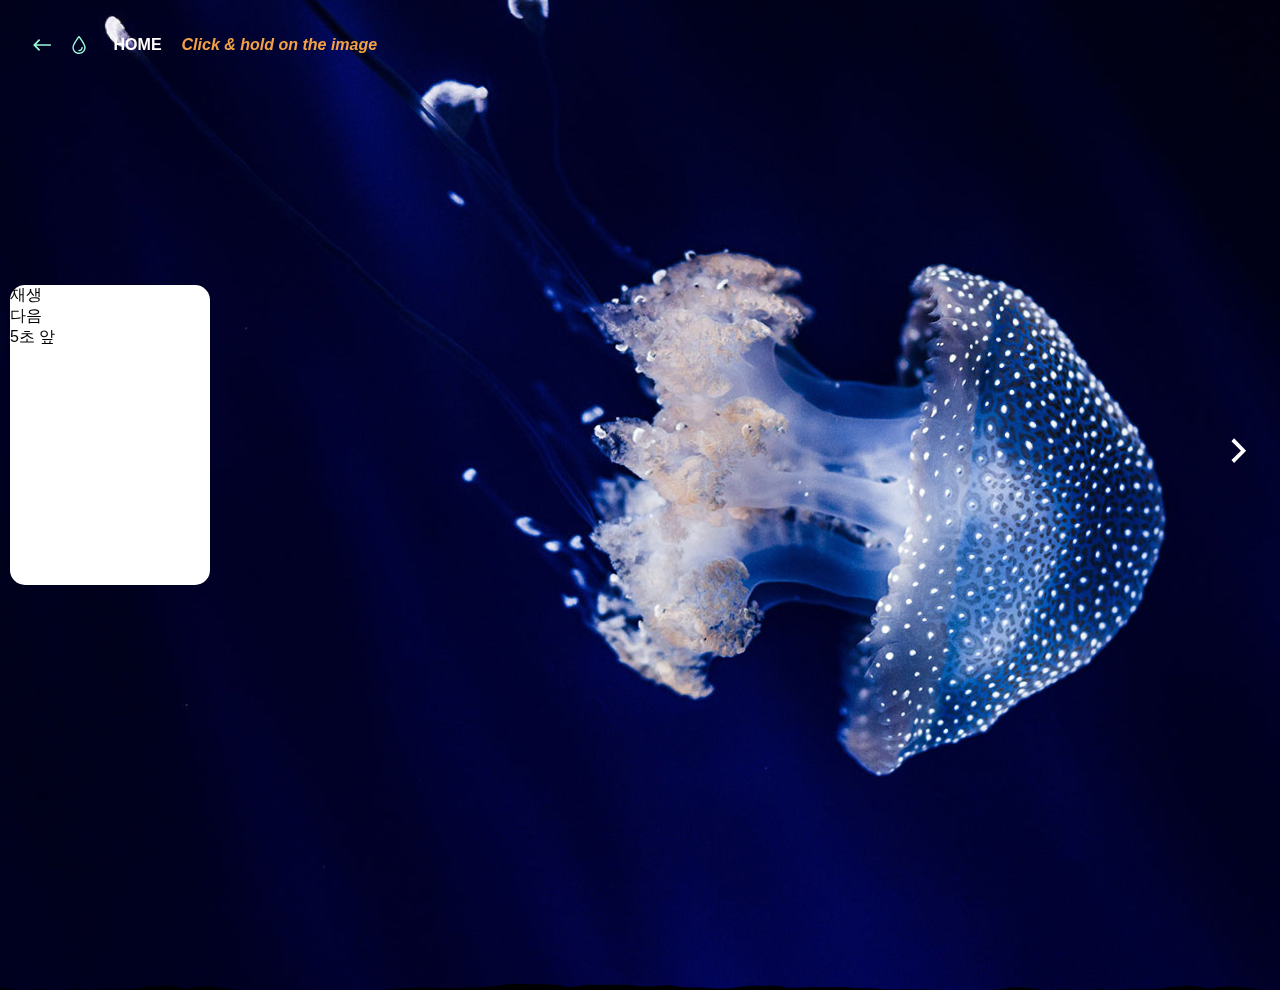
==== test/src/main/webapp/audioTest.html @ ea72af7a "오디오 플레이어" ====
<!DOCTYPE html>
<html lang="en" class="no-js">
	<head>
		<meta charset="UTF-8" />
		<meta name="viewport" content="width=device-width, initial-scale=1">
		<title>1조 오디오 페이지</title>
		<meta name="description" content="Some liquid distortion effects applied to an image slideshow using canvas, PixiJS and Greensock" />
		<meta name="keywords" content="web development, canvas, distortion, liquid, effect, slideshow, javascript" />
		<meta name="author" content="Yannis Yannakopoulos for Codrops" />
		
		<link rel="stylesheet" type="text/css" href="css/normalize.css" />
		<link rel="stylesheet" type="text/css" href="css/demo.css" />
		<link rel="stylesheet" type="text/css" href="css/component.css" />
		<link rel="stylesheet" type="text/css" href="css/pater.css" />
		<script>document.documentElement.className = 'js';</script>
		
		<script src="https://cdn.jsdelivr.net/npm/@popperjs/core@2.11.6/dist/umd/popper.min.js" integrity="sha384-oBqDVmMz9ATKxIep9tiCxS/Z9fNfEXiDAYTujMAeBAsjFuCZSmKbSSUnQlmh/jp3" crossorigin="anonymous"></script>
		<script src="https://cdn.jsdelivr.net/npm/bootstrap@5.2.2/dist/js/bootstrap.min.js" integrity="sha384-IDwe1+LCz02ROU9k972gdyvl+AESN10+x7tBKgc9I5HFtuNz0wWnPclzo6p9vxnk" crossorigin="anonymous"></script>
		
	</head>
	<body class="demo-2 loading">
		<svg class="hidden">
			<symbol id="icon-arrow" viewBox="0 0 24 24">
				<title>arrow</title>
				<polygon points="6.3,12.8 20.9,12.8 20.9,11.2 6.3,11.2 10.2,7.2 9,6 3.1,12 9,18 10.2,16.8 "/>
			</symbol>
			<symbol id="icon-drop" viewBox="0 0 24 24">
				<title>drop</title>
				<path d="M12,21c-3.6,0-6.6-3-6.6-6.6C5.4,11,10.8,4,11.4,3.2C11.6,3.1,11.8,3,12,3s0.4,0.1,0.6,0.3c0.6,0.8,6.1,7.8,6.1,11.2C18.6,18.1,15.6,21,12,21zM12,4.8c-1.8,2.4-5.2,7.4-5.2,9.6c0,2.9,2.3,5.2,5.2,5.2s5.2-2.3,5.2-5.2C17.2,12.2,13.8,7.3,12,4.8z"/><path d="M12,18.2c-0.4,0-0.7-0.3-0.7-0.7s0.3-0.7,0.7-0.7c1.3,0,2.4-1.1,2.4-2.4c0-0.4,0.3-0.7,0.7-0.7c0.4,0,0.7,0.3,0.7,0.7C15.8,16.5,14.1,18.2,12,18.2z"/>
			</symbol>
			<symbol id="icon-github" viewBox="0 0 32.6 31.8">
				<title>github</title>
				<path d="M16.3,0C7.3,0,0,7.3,0,16.3c0,7.2,4.7,13.3,11.1,15.5c0.8,0.1,1.1-0.4,1.1-0.8c0-0.4,0-1.4,0-2.8c-4.5,1-5.5-2.2-5.5-2.2c-0.7-1.9-1.8-2.4-1.8-2.4c-1.5-1,0.1-1,0.1-1c1.6,0.1,2.5,1.7,2.5,1.7c1.5,2.5,3.8,1.8,4.7,1.4c0.1-1.1,0.6-1.8,1-2.2c-3.6-0.4-7.4-1.8-7.4-8.1c0-1.8,0.6-3.2,1.7-4.4C7.4,10.7,6.8,9,7.7,6.8c0,0,1.4-0.4,4.5,1.7c1.3-0.4,2.7-0.5,4.1-0.5c1.4,0,2.8,0.2,4.1,0.5c3.1-2.1,4.5-1.7,4.5-1.7c0.9,2.2,0.3,3.9,0.2,4.3c1,1.1,1.7,2.6,1.7,4.4c0,6.3-3.8,7.6-7.4,8c0.6,0.5,1.1,1.5,1.1,3c0,2.2,0,3.9,0,4.5c0,0.4,0.3,0.9,1.1,0.8c6.5-2.2,11.1-8.3,11.1-15.5C32.6,7.3,25.3,0,16.3,0z"/>
			</symbol>
			<symbol id="icon-arrow-nav" viewBox="208.3 352 4.2 6.4">
				<title>arrow-nav</title>
				<polygon points="212.1,357.3 211.5,358 208.7,355.1 211.5,352.3 212.1,353 209.9,355.1"></polygon>
			</symbol>
		</svg>
		<main class="site-wrapper">
			<div class="content content--fixed">
				<header class="codrops-header">
					<div class="codrops-links">
						<a class="codrops-icon codrops-icon--prev" href="index.html" title="Back to the Home"><svg class="icon icon--arrow"><use xlink:href="#icon-arrow"></use></svg></a>
						<a class="codrops-icon codrops-icon--drop"><svg class="icon icon--drop"><use xlink:href="#icon-drop"></use></svg></a>
					</div>
					<h1 class="codrops-header__title">HOME</h1>
					<p class="info">Click &amp; hold on the image</p>
				</header>
				<div id="myAu">
					<div id="myAu_content">
						<a onclick="start()" type="button">재생</a><br>
						<a onclick="nextAudio()" type="button">다음</a><br>
						<a onclick="addTime()" type="button">5초 앞</a>
					</div>
				</div>
				
				<audio id="myAudio" autoplay >
					<source id="audioSrc" src="sounds/1.mp3" type="audio/mpeg" />
				</audio>
				
			</div>
			<div class="content">
				<div class="slide-wrapper">
					<div class="slide-item">
						<img src="images/1.jpg" class="slide-item__image" />
					</div>
					<div class="slide-item">
						<img src="images/2.jpg" class="slide-item__image" />
					</div>
					<div class="slide-item">
						<img src="images/3.jpg" class="slide-item__image" />
					</div>					
				</div>
				<button class="scene-nav scene-nav--next" data-nav="next">
					<svg class="icon icon--arrow-nav-next"><use xlink:href="#icon-arrow-nav"></use></svg>
				</button>
			</div>
		</main>
		
		<script type="text/javascript">
			var audioList = ["sounds/1.mp3", "sounds/2.mp3", "sounds/3.mp3"];
			var index = 0;
		
			function start(){
				var audio = document.getElementById("myAudio");
				audio.loop = true;
				audio.load();
			}
			
			function nextAudio(){
				
				if(index == 2){
					index = 0;
				}else{
					index++;
				}
				document.getElementById("audioSrc").src = audioList[index];
				document.getElementById("myAudio").load();
			}
			
			function addTime(){
				var audio = document.getElementById("myAudio");
				var length = audio.duration;
				var time = audio.currentTime;
				
				if(length < time+5){
					audio.load();
				}else{
					audio.currentTime = time+5;
				}
			}
		</script>
		
		<script src="js/demo.js"></script>
		<script src="js/pixi.min.js"></script>
		<script src="js/TweenMax.min.js"></script>
		<script src="js/main.js"></script>
		<script src="js/imagesloaded.pkgd.min.js"></script>
		
		<script>
			imagesLoaded(document.body, () => document.body.classList.remove('loading'));

			var spriteImages = document.querySelectorAll( '.slide-item__image' );
			var spriteImagesSrc = [];
			var texts = [];

			for ( var i = 0; i < spriteImages.length; i++ ) {

				var img = spriteImages[i];
					
				// Set the texts you want to display to each slide 
				// in a sibling element of your image and edit accordingly
				if ( img.nextElementSibling ) {
					texts.push(img.nextElementSibling.innerHTML);
				} else {
					texts.push('');
				}

				spriteImagesSrc.push( img.getAttribute('src' ) );
			}

			var initCanvasSlideshow = new CanvasSlideshow({
				sprites: spriteImagesSrc,
				displacementImage: 'images/dmaps/512x512/clouds.jpg',
				autoPlay: true,
				autoPlaySpeed: [0.3, 0.3],
				displaceScale: [800, 500],
				displaceAutoFit: true,
				displacementCenter: true,
				interactive: true,
				interactionEvent: 'click', // 'click', 'hover', 'both' 
			});
		</script>
	</body>
</html>
---- test/src/main/webapp/css/demo.css ----
*,
*::after,
*::before {
	box-sizing: border-box;
}

html {
	background: #000;
}

body {
	font-family: -apple-system, BlinkMacSystemFont, "Segoe UI", Helvetica, Arial, sans-serif;
	height: 100vh;
	overflow: hidden;
	color: #fff;
	color: var(--color-text);
	background-color: #000;
	background-color: var(--color-bg);
	-webkit-font-smoothing: antialiased;
	-moz-osx-font-smoothing: grayscale;
}

/* Color schemes */
.demo-1 {
	--color-text: #fff;
	--color-bg: #000;
	--color-link: #8fe8ff;
	--color-link-hover: #fff;
	--color-info: #72af3a;
	--color-nav: #fff;
}

.demo-2 {
	--color-text: #fff;
    --color-bg: #000;
    --color-link: #9cf9db;
    --color-link-hover: #fff;
    --color-info: #f3a145;
    --color-nav: #fff;
}

.demo-3 {
	--color-text: #fff;
	--color-bg: #a9b1b7;
	--color-link: #201b18;
	--color-link-hover: #224d94;
	--color-info: #fff473;
	--color-nav: #fff;
}

.demo-4 {
	--color-text: #81838c;
    --color-bg: #000;
    --color-link: #96e23e;
    --color-link-hover: #fff;
    --color-info: #ea7836;
    --color-nav: #fff;
}

.demo-5 {
    --color-text: #fff;
    --color-bg: #000;
    --color-link: #fff;
    --color-link-hover: #2a3cbb;
    --color-info: #f7fb40;
    --color-nav: #fff;
}

/* Fade effect */
.js body {
	opacity: 0;
	transition: opacity 0.3s;		
}

.js body.render {
	opacity: 1;
}

/* Page Loader */
.js .loading::before {
	content: '';
	position: fixed;
	z-index: 100000;
	top: 0;
	left: 0;
	width: 100%;
	height: 100%;
	background: var(--color-bg);
}

.js .loading::after {
	content: '';
	position: fixed;
	z-index: 100000;
	top: 50%;
	left: 50%;
	width: 60px;
	height: 60px;
	margin: -30px 0 0 -30px;
	pointer-events: none;
	border-radius: 50%;
	opacity: 0.4;
	background: var(--color-link);
	animation: loaderAnim 0.7s linear infinite alternate forwards;
}

@keyframes loaderAnim {
	to {
		opacity: 1;
		transform: scale3d(0.5,0.5,1);
	}
}

a {
	text-decoration: none;
	color: #5d93d8;
	color: var(--color-link);
	outline: none;
}

a:hover,
a:focus {
	color: #423c2b;
	color: var(--color-link-hover);
	outline: none;
}

.hidden {
	position: absolute;
	overflow: hidden;
	width: 0;
	height: 0;
	pointer-events: none;
}

.message {
	background: var(--color-text);
	color: var(--color-bg);
	text-align: center;
	padding: 1em;
	display: none;
	position: relative;
	z-index: 100;
}

/* Icons */
.icon {
	display: block;
	width: 1.5em;
	height: 1.5em;
	margin: 0 auto;
	fill: currentColor;
}

main {
	position: relative;
	width: 100%;
}

.content {
	position: relative;
	display: flex;
	justify-content: center;
	align-items: center;
	min-height: 100vh;
	margin: 0 auto;
}

.content--fixed {
	position: fixed;
	z-index: 10000;
	top: 0;
	left: 0;
	display: grid;
	align-content: space-between;
	width: 100%;
	max-width: none;
	height: 100vh;
	padding: 1.5em;
	pointer-events: none;
	grid-template-columns: 50% 50%;
	grid-template-rows: auto auto 4em;
	grid-template-areas: 'header ...'
	'... ...'
	'github demos';
}

.content--fixed a {
	pointer-events: auto;
}

/* Header */
.codrops-header {
	position: relative;
	z-index: 100;
	display: flex;
	flex-direction: row;
	align-items: flex-start;
	align-items: center;
	align-self: start;
	grid-area: header;
	justify-self: start;
}

.codrops-header__title {
	font-size: 1em;
	font-weight: bold;
	margin: 0;
	padding: 0.75em 0;
}

.info {
	margin: 0 0 0 1.25em;
	font-style: italic;
	color: var(--color-info);
	font-weight: bold;
}

.github {
	display: block;
	align-self: end;
	grid-area: github;
	justify-self: start;
}

.demos {
	position: relative;
	display: block;
	align-self: end;
	text-align: center;
	grid-area: demos;
}

.demo {
	margin: 0 0 0 0.15em;
}

.demo:hover,
.demo:focus {
	opacity: 0.5;
}

.demo span {
	white-space: nowrap;
	text-transform: lowercase;
	pointer-events: none;
}

.demo span::before {
	content: '#';
}

a.demo--current {
	pointer-events: none;
}

/* Top Navigation Style */
.codrops-links {
	position: relative;
	display: flex;
	justify-content: center;
	margin: 0 1em 0 0;
	text-align: center;
	white-space: nowrap;
}

.codrops-icon {
	display: inline-block;
	margin: 0.15em;
	padding: 0.25em;
}

.scene {
	position: fixed;
	top: 0;
	left: 0;
	width: 100%;
	height: 100vh;
	pointer-events: none;
	z-index: 1;
}

@media screen and (min-width: 55em) {
	.demos {
		display: flex;
		justify-self: end;
	}
	.demo {
		display: block;
		width: 17px;
		height: 17px;
		margin: 0 4px;
		border-radius: 50%;
		background: var(--color-link);
	}
	a.demo--current {
		background: var(--color-link-hover);
	}
	.demo span {
		position: absolute;
		line-height: 1;
		right: 100%;
		display: none;
		margin: 0 1em 0 0;
	}
	.demo--current span {
		display: block;
	}
}

@media screen and (max-width: 55em) {
	.message {
		display: block;
	}
	.content--fixed {
		position: relative;
		z-index: 1000;
		display: block;
		padding: 0.85em;
	}
	.codrops-header {
		flex-direction: column;
		align-items: center;
	}
	.codrops-header__title {
		font-weight: bold;
		padding-bottom: 0.25em;
		text-align: center;
	}
	.github {
		display: block;
		margin: 1em auto;
	}
	.codrops-links {
		margin: 0;
	}
}
---- test/src/main/webapp/css/component.css ----
canvas {
	display: block;
	position: absolute;
	left: 0;
	top: 0;
}

.scene-nav {
	font-size: 1.15em;
	position: fixed;
	top: 50%;
	transform: translateY(-50%);
	z-index: 10;
	background: none;
	border: 0;
	right: 0;
	padding: 1.5em;
	color: var(--color-nav);
}

.scene-nav:focus {
	outline: none;
}

.scene-nav--prev {
	left: 0;
}

.slide-wrapper {
	display: none;
}

.icon--arrow-nav-next {
	transform: rotate(-180deg);
}

#myAu{
	position: fixed;
	bottom : 35%;
	left: 10px;
	width: 200px;
	height: 300px;
	background-color: rgb(255, 255, 255);
	border-radius: 15px;
}

#myAu_content > a{
	color: black;
}
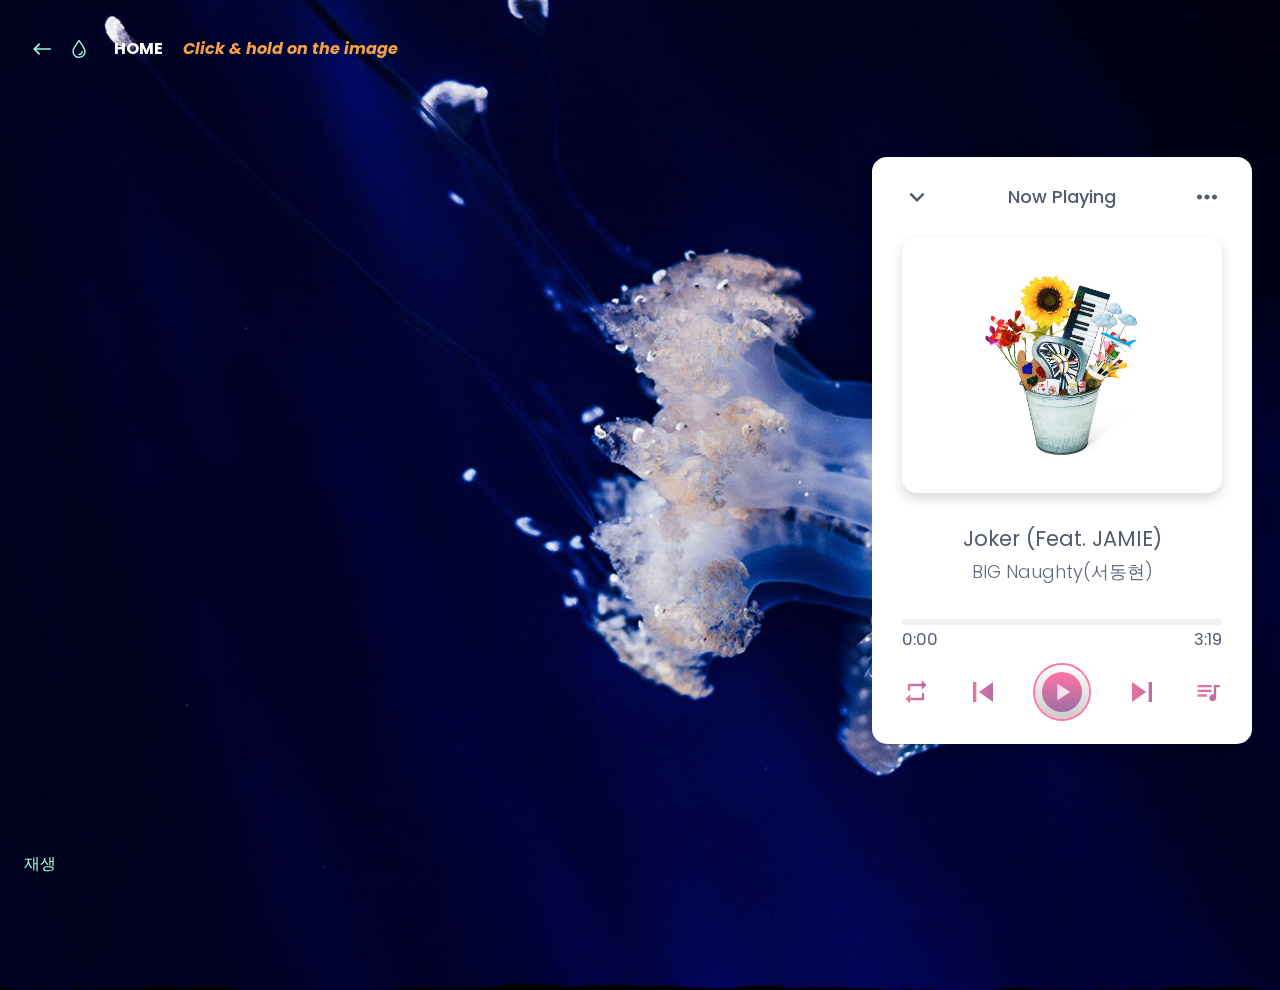
==== commit 88b427b0: "오디오 플레이어 추가" ====
--- a/test/src/main/webapp/audioTest.html
+++ b/test/src/main/webapp/audioTest.html
@@ -1,86 +1,421 @@
 <!DOCTYPE html>
 <html lang="en" class="no-js">
-	<head>
-		<meta charset="UTF-8" />
-		<meta name="viewport" content="width=device-width, initial-scale=1">
-		<title>1조 오디오 페이지</title>
-		<meta name="description" content="Some liquid distortion effects applied to an image slideshow using canvas, PixiJS and Greensock" />
-		<meta name="keywords" content="web development, canvas, distortion, liquid, effect, slideshow, javascript" />
-		<meta name="author" content="Yannis Yannakopoulos for Codrops" />
-		
-		<link rel="stylesheet" type="text/css" href="css/normalize.css" />
-		<link rel="stylesheet" type="text/css" href="css/demo.css" />
-		<link rel="stylesheet" type="text/css" href="css/component.css" />
-		<link rel="stylesheet" type="text/css" href="css/pater.css" />
-		<script>document.documentElement.className = 'js';</script>
-		
-		<script src="https://cdn.jsdelivr.net/npm/@popperjs/core@2.11.6/dist/umd/popper.min.js" integrity="sha384-oBqDVmMz9ATKxIep9tiCxS/Z9fNfEXiDAYTujMAeBAsjFuCZSmKbSSUnQlmh/jp3" crossorigin="anonymous"></script>
-		<script src="https://cdn.jsdelivr.net/npm/bootstrap@5.2.2/dist/js/bootstrap.min.js" integrity="sha384-IDwe1+LCz02ROU9k972gdyvl+AESN10+x7tBKgc9I5HFtuNz0wWnPclzo6p9vxnk" crossorigin="anonymous"></script>
-		
-	</head>
-	<body class="demo-2 loading">
-		<svg class="hidden">
+<head>
+<meta charset="UTF-8" />
+<meta name="viewport" content="width=device-width, initial-scale=1">
+<title>1조 오디오 페이지</title>
+<meta name="description"
+	content="Some liquid distortion effects applied to an image slideshow using canvas, PixiJS and Greensock" />
+<meta name="keywords"
+	content="web development, canvas, distortion, liquid, effect, slideshow, javascript" />
+<meta name="author" content="Yannis Yannakopoulos for Codrops" />
+
+<script>
+			var audioList = ["sounds/1.mp3", "sounds/2.mp3", "sounds/3.mp3"];
+			var index = 0;
+		</script>
+
+<link rel="stylesheet" type="text/css" href="css/normalize.css" />
+<link rel="stylesheet" type="text/css" href="css/demo.css" />
+<link rel="stylesheet" type="text/css" href="css/component.css" />
+<link rel="stylesheet" type="text/css" href="css/pater.css" />
+<script>document.documentElement.className = 'js';</script>
+
+<script
+	src="https://cdn.jsdelivr.net/npm/@popperjs/core@2.11.6/dist/umd/popper.min.js"
+	integrity="sha384-oBqDVmMz9ATKxIep9tiCxS/Z9fNfEXiDAYTujMAeBAsjFuCZSmKbSSUnQlmh/jp3"
+	crossorigin="anonymous"></script>
+<script
+	src="https://cdn.jsdelivr.net/npm/bootstrap@5.2.2/dist/js/bootstrap.min.js"
+	integrity="sha384-IDwe1+LCz02ROU9k972gdyvl+AESN10+x7tBKgc9I5HFtuNz0wWnPclzo6p9vxnk"
+	crossorigin="anonymous"></script>
+
+<link
+	href="https://fonts.googleapis.com/css2?family=Poppins:wght@100;200;300;400;500;600;700;800;900&display=swap"
+	rel="stylesheet">
+<link href="https://fonts.googleapis.com/css2?family=Material+Icons"
+	rel="stylesheet">
+<link rel="stylesheet" type="text/css" href="css/player.css" />
+
+</head>
+<body class="demo-2 loading">
+	<svg class="hidden">
 			<symbol id="icon-arrow" viewBox="0 0 24 24">
 				<title>arrow</title>
-				<polygon points="6.3,12.8 20.9,12.8 20.9,11.2 6.3,11.2 10.2,7.2 9,6 3.1,12 9,18 10.2,16.8 "/>
+				<polygon
+			points="6.3,12.8 20.9,12.8 20.9,11.2 6.3,11.2 10.2,7.2 9,6 3.1,12 9,18 10.2,16.8 " />
 			</symbol>
 			<symbol id="icon-drop" viewBox="0 0 24 24">
 				<title>drop</title>
-				<path d="M12,21c-3.6,0-6.6-3-6.6-6.6C5.4,11,10.8,4,11.4,3.2C11.6,3.1,11.8,3,12,3s0.4,0.1,0.6,0.3c0.6,0.8,6.1,7.8,6.1,11.2C18.6,18.1,15.6,21,12,21zM12,4.8c-1.8,2.4-5.2,7.4-5.2,9.6c0,2.9,2.3,5.2,5.2,5.2s5.2-2.3,5.2-5.2C17.2,12.2,13.8,7.3,12,4.8z"/><path d="M12,18.2c-0.4,0-0.7-0.3-0.7-0.7s0.3-0.7,0.7-0.7c1.3,0,2.4-1.1,2.4-2.4c0-0.4,0.3-0.7,0.7-0.7c0.4,0,0.7,0.3,0.7,0.7C15.8,16.5,14.1,18.2,12,18.2z"/>
+				<path
+			d="M12,21c-3.6,0-6.6-3-6.6-6.6C5.4,11,10.8,4,11.4,3.2C11.6,3.1,11.8,3,12,3s0.4,0.1,0.6,0.3c0.6,0.8,6.1,7.8,6.1,11.2C18.6,18.1,15.6,21,12,21zM12,4.8c-1.8,2.4-5.2,7.4-5.2,9.6c0,2.9,2.3,5.2,5.2,5.2s5.2-2.3,5.2-5.2C17.2,12.2,13.8,7.3,12,4.8z" />
+		<path
+			d="M12,18.2c-0.4,0-0.7-0.3-0.7-0.7s0.3-0.7,0.7-0.7c1.3,0,2.4-1.1,2.4-2.4c0-0.4,0.3-0.7,0.7-0.7c0.4,0,0.7,0.3,0.7,0.7C15.8,16.5,14.1,18.2,12,18.2z" />
 			</symbol>
 			<symbol id="icon-github" viewBox="0 0 32.6 31.8">
 				<title>github</title>
-				<path d="M16.3,0C7.3,0,0,7.3,0,16.3c0,7.2,4.7,13.3,11.1,15.5c0.8,0.1,1.1-0.4,1.1-0.8c0-0.4,0-1.4,0-2.8c-4.5,1-5.5-2.2-5.5-2.2c-0.7-1.9-1.8-2.4-1.8-2.4c-1.5-1,0.1-1,0.1-1c1.6,0.1,2.5,1.7,2.5,1.7c1.5,2.5,3.8,1.8,4.7,1.4c0.1-1.1,0.6-1.8,1-2.2c-3.6-0.4-7.4-1.8-7.4-8.1c0-1.8,0.6-3.2,1.7-4.4C7.4,10.7,6.8,9,7.7,6.8c0,0,1.4-0.4,4.5,1.7c1.3-0.4,2.7-0.5,4.1-0.5c1.4,0,2.8,0.2,4.1,0.5c3.1-2.1,4.5-1.7,4.5-1.7c0.9,2.2,0.3,3.9,0.2,4.3c1,1.1,1.7,2.6,1.7,4.4c0,6.3-3.8,7.6-7.4,8c0.6,0.5,1.1,1.5,1.1,3c0,2.2,0,3.9,0,4.5c0,0.4,0.3,0.9,1.1,0.8c6.5-2.2,11.1-8.3,11.1-15.5C32.6,7.3,25.3,0,16.3,0z"/>
+				<path
+			d="M16.3,0C7.3,0,0,7.3,0,16.3c0,7.2,4.7,13.3,11.1,15.5c0.8,0.1,1.1-0.4,1.1-0.8c0-0.4,0-1.4,0-2.8c-4.5,1-5.5-2.2-5.5-2.2c-0.7-1.9-1.8-2.4-1.8-2.4c-1.5-1,0.1-1,0.1-1c1.6,0.1,2.5,1.7,2.5,1.7c1.5,2.5,3.8,1.8,4.7,1.4c0.1-1.1,0.6-1.8,1-2.2c-3.6-0.4-7.4-1.8-7.4-8.1c0-1.8,0.6-3.2,1.7-4.4C7.4,10.7,6.8,9,7.7,6.8c0,0,1.4-0.4,4.5,1.7c1.3-0.4,2.7-0.5,4.1-0.5c1.4,0,2.8,0.2,4.1,0.5c3.1-2.1,4.5-1.7,4.5-1.7c0.9,2.2,0.3,3.9,0.2,4.3c1,1.1,1.7,2.6,1.7,4.4c0,6.3-3.8,7.6-7.4,8c0.6,0.5,1.1,1.5,1.1,3c0,2.2,0,3.9,0,4.5c0,0.4,0.3,0.9,1.1,0.8c6.5-2.2,11.1-8.3,11.1-15.5C32.6,7.3,25.3,0,16.3,0z" />
 			</symbol>
 			<symbol id="icon-arrow-nav" viewBox="208.3 352 4.2 6.4">
 				<title>arrow-nav</title>
-				<polygon points="212.1,357.3 211.5,358 208.7,355.1 211.5,352.3 212.1,353 209.9,355.1"></polygon>
+				<polygon
+			points="212.1,357.3 211.5,358 208.7,355.1 211.5,352.3 212.1,353 209.9,355.1"></polygon>
 			</symbol>
 		</svg>
-		<main class="site-wrapper">
-			<div class="content content--fixed">
-				<header class="codrops-header">
-					<div class="codrops-links">
-						<a class="codrops-icon codrops-icon--prev" href="index.html" title="Back to the Home"><svg class="icon icon--arrow"><use xlink:href="#icon-arrow"></use></svg></a>
-						<a class="codrops-icon codrops-icon--drop"><svg class="icon icon--drop"><use xlink:href="#icon-drop"></use></svg></a>
-					</div>
-					<h1 class="codrops-header__title">HOME</h1>
-					<p class="info">Click &amp; hold on the image</p>
-				</header>
-				<div id="myAu">
-					<div id="myAu_content">
-						<a onclick="start()" type="button">재생</a><br>
-						<a onclick="nextAudio()" type="button">다음</a><br>
-						<a onclick="addTime()" type="button">5초 앞</a>
+	<main class="site-wrapper">
+		<div class="content content--fixed">
+			<header class="codrops-header">
+				<div class="codrops-links">
+					<a class="codrops-icon codrops-icon--prev" href="index.html"
+						title="Back to the Home"><svg class="icon icon--arrow">
+							<use xlink:href="#icon-arrow"></use></svg></a> <a
+						class="codrops-icon codrops-icon--drop"><svg
+							class="icon icon--drop">
+							<use xlink:href="#icon-drop"></use></svg></a>
+				</div>
+				<h1 class="codrops-header__title">HOME</h1>
+				<p class="info">Click &amp; hold on the image</p>
+			</header>
+			<div class="github">
+				<a onclick="start()" type="button">재생</a>
+			</div>
+
+			<audio id="myAudio" autoplay>
+				<source id="audioSrc" src="sounds/1.mp3" type="audio/mpeg" />
+			</audio>
+
+		</div>
+		<div class="content">
+			<div class="slide-wrapper">
+				<div class="slide-item">
+					<img src="images/1.jpg" class="slide-item__image" />
+				</div>
+				<div class="slide-item">
+					<img src="images/2.jpg" class="slide-item__image" />
+				</div>
+				<div class="slide-item">
+					<img src="images/3.jpg" class="slide-item__image" />
+				</div>
+			</div>
+			<div class="scene-nav">
+
+				<div>
+					<div class="wrap__music">
+						<div class="music__inner">
+							<div class="music__top">
+								<i class="material-icons">expand_more</i>
+								<h3>Now Playing</h3>
+								<i class="material-icons">more_horiz</i>
+							</div>
+							<!-- // music__top -->
+							<div class="music__img">
+								<img src="images/music-1.jpg" alt="이미지1">
+							</div>
+							<!-- // music__img -->
+							<div class="music__song">
+								<p class="name"></p>
+								<p class="artist"></p>
+							</div>
+							<!-- // music__song -->
+							<div class="music__progress">
+								<div class="bar">
+									<audio id="main-audio" src=""></audio>
+								</div>
+								<div class="timer">
+									<span class="current">0:00</span> <span class="duration">0:00</span>
+								</div>
+							</div>
+							<!-- // music__progress -->
+							<div class="music__control">
+								<i id="control-repeat" class="material-icons" title="전체 반복">repeat</i>
+								<i id="control-prev" class="material-icons" title="이전곡">skip_previous</i>
+								<div class="play-pause">
+									<i id="control-play" class="material-icons" title="재생">play_arrow</i>
+									<!-- <i class="material-icons">pause</i> -->
+								</div>
+								<i id="control-next" class="material-icons" title="다음곡">skip_next</i>
+								<i id="control-list" class="material-icons" title="재생목록">queue_music</i>
+								<!-- <i class="material-icons">repeat_one</i>
+                				<i class="material-icons">shuffle</i> -->
+							</div>
+							<!-- // music__control -->
+							<div class="music__list">
+								<div class="title">
+									<div>
+										<i class="material-icons queue">queue_music</i> <span>Music
+											List</span>
+									</div>
+									<i class="material-icons close">close</i>
+								</div>
+								<div class="list">
+									<ul>
+										<!-- Javascript -->
+
+									</ul>
+								</div>
+							</div>
+							<!-- // music__list -->
+						</div>
 					</div>
 				</div>
-				
-				<audio id="myAudio" autoplay >
-					<source id="audioSrc" src="sounds/1.mp3" type="audio/mpeg" />
-				</audio>
-				
+
 			</div>
-			<div class="content">
-				<div class="slide-wrapper">
-					<div class="slide-item">
-						<img src="images/1.jpg" class="slide-item__image" />
-					</div>
-					<div class="slide-item">
-						<img src="images/2.jpg" class="slide-item__image" />
-					</div>
-					<div class="slide-item">
-						<img src="images/3.jpg" class="slide-item__image" />
-					</div>					
-				</div>
-				<button class="scene-nav scene-nav--next" data-nav="next">
-					<svg class="icon icon--arrow-nav-next"><use xlink:href="#icon-arrow-nav"></use></svg>
-				</button>
-			</div>
-		</main>
-		
-		<script type="text/javascript">
-			var audioList = ["sounds/1.mp3", "sounds/2.mp3", "sounds/3.mp3"];
-			var index = 0;
+		</div>
+	</main>
+	
+	<script>
+    let allMusic = [
+    	{name : "Joker (Feat. JAMIE)", artist : "BIG Naughty(서동현)", img : "music-1", audio : "music-1"},
+        {name : "내 기쁨은 너가 벤틀리를 끄는 거야", artist : "김승민", img : "music-2", audio : "music-2"},
+        {name : "Misfits (Feat. MELOH, Kid Wine)", artist : "Skinny Brown", img : "music-3", audio : "music-3"},
+        {name : "검정색하트 (Feat. Leellamarz, BE'O)", artist : "TOIL", img : "music-4", audio : "music-4"},
+        {name : "우리서로사랑하지는말자", artist : "기리보이", img : "music-5", audio : "music-5"},
+        {name : "BROKEN FERRARI", artist : "호미들", img : "music-6", audio : "music-6"},
+        {name : "만남은 쉽고 이별은 어려워 (Feat. Leellamarz) (Prod. TOIL)", artist : "베이식 (Basick)", img : "music-7", audio : "music-7" },
+        {name : "거짓말 (Feat. BIG Naughty)", artist : "김승민", img : "music-8", audio : "music-8"},
+        {name : "이혼서류", artist : "기리보이", img : "music-9", audio : "music-9" },
+        {name : "봄 (Feat. ASH ISLAND, Skinny Brown)", artist : "TOIL", img : "music-10", audio : "music-10" }]
+    </script>
+    <script>
+        const musicWrap = document.querySelector(".wrap__music");
+        const musicImg = musicWrap.querySelector(".music__img img");
+        const musicName = musicWrap.querySelector(".music__song .name");
+        const musicArtist = musicWrap.querySelector(".music__song .artist");
+        const musicAudio = musicWrap.querySelector("#main-audio");
+        const musicPlay = musicWrap.querySelector("#control-play");
+        const musicPrevBtn = musicWrap.querySelector("#control-prev");
+        const musicNextBtn = musicWrap.querySelector("#control-next");
+        const musicProgress = musicWrap.querySelector(".music__progress");
+        const musicProgressBar = musicProgress.querySelector(".bar");
+        const musicProgressCurrent = musicProgress.querySelector(".current");
+        const musicProgressDuration = musicProgress.querySelector(".duration");
+        const musicRepeat = musicWrap.querySelector("#control-repeat");
+        const musicList = musicWrap.querySelector(".music__list");
+        const MusicListBtn = musicWrap.querySelector("#control-list");
+        const MusicListClose = musicList.querySelector(".close");
+        const musicListUl = musicList.querySelector(".list ul");
+
+        let musicIndex = 1;
+
+        // 음악 재생
+        function loadMusic(num){
+            musicImg.src = `images/${allMusic[num - 1].img}.jpg`;
+            musicImg.alt = `${allMusic[num - 1].img}`;
+            musicName.innerText = allMusic[num - 1].name;
+            musicArtist.innerText = allMusic[num - 1].artist;
+            musicAudio.src = `songs/${allMusic[num - 1].audio}.mp3`;
+        }
+
+        // 플레이 버튼
+        function playMusic(){
+            musicWrap.classList.add("paused");
+            musicPlay.innerText = "pause";
+            musicPlay.setAttribute("title", "일시정지")
+            musicAudio.play();
+        }
+
+        // 일시정지 버튼
+        function pauseMusic(){
+            musicWrap.classList.remove("paused");
+            musicPlay.innerText = "play_arrow";
+            musicPlay.setAttribute("title", "재생")
+            musicAudio.pause();
+        }
+        
+        // 이전 곡 듣기 버튼
+        function prevMusic(){
+            musicIndex--;
+            musicIndex < 1 ? musicIndex = allMusic.length : musicIndex = musicIndex;
+            loadMusic(musicIndex);
+            playMusic();
+            playListMusic();
+        }
+
+        // 다음 곡 듣기 버튼
+        function nextMusic(){
+            musicIndex++;
+            musicIndex > allMusic.length ? musicIndex = 1 : musicIndex = musicIndex;
+            loadMusic(musicIndex);
+            playMusic();
+            playListMusic();
+        }
+
+        // 뮤직 진행바
+        musicAudio.addEventListener("timeupdate", (e)=>{
+            const currentTime = e.target.currentTime;
+            const duration = e.target.duration;
+            let progressWidth = (currentTime/duration) * 100;
+            musicProgressBar.style.width = `${progressWidth}%`
+
+            musicAudio.addEventListener("loadeddata", ()=>{
+                let audioDuration = musicAudio.duration;
+                let totalMin = Math.floor(audioDuration / 60);
+                let totalSec = Math.floor(audioDuration % 60);
+                if (totalSec < 10) totalSec = `0${totalSec}`;
+
+                musicProgressDuration.innerText = `${totalMin}:${totalSec}`;
+            })
+
+            let currentMin = Math.floor(currentTime / 60);
+            let currentSec = Math.floor(currentTime % 60);
+            if (currentSec < 10) currentSec = `0${currentSec}`;
+            musicProgressCurrent.innerText = `${currentMin}:${currentSec}`
+        })
+
+        // 진행 버튼
+        musicProgress.addEventListener("click", e=>{
+            let progressWidth = musicProgress.clientWidth;
+            let clickedOffsetX = e.offsetX;
+            let songDuration = musicAudio.duration;
+            
+            musicAudio.currentTime = (clickedOffsetX / progressWidth) * songDuration;
+            playMusic();
+        })
+
+
+
+
+        // 재생/일시정지
+        musicPlay.addEventListener("click", ()=>{
+            const isMusicPaused = musicWrap.classList.contains("paused");
+            isMusicPaused ? pauseMusic() : playMusic();
+        })
+
+        musicPrevBtn.addEventListener("click", ()=>{
+            prevMusic();
+        });
+        musicNextBtn.addEventListener("click", ()=>{
+            nextMusic();
+        });
+
+        // 반복 버튼
+        musicRepeat.addEventListener("click", ()=>{
+            let getText = musicRepeat.innerText;
+
+            switch(getText){
+                case "repeat" :
+                    musicRepeat.innerText = "repeat_one";
+                    musicRepeat.setAttribute("title", "한곡 반복")
+                break;
+
+                case "repeat_one" : 
+                    musicRepeat.innerText = "shuffle";
+                    musicRepeat.setAttribute("title", "랜덤 반복")
+                break;
+
+                case "shuffle" : 
+                    musicRepeat.innerText = "repeat";
+                    musicRepeat.setAttribute("title", "전체 반복")
+                    playListMusic();
+                break;
+            }
+        })
+
+        // 오디오가 끝나고 
+        musicAudio.addEventListener("ended", ()=>{
+            let getText = musicRepeat.innerText;
+
+            switch(getText){
+                case "repeat" :
+                    nextMusic();
+                break;
+
+                case "repeat_one" : 
+                    loadMusic(musicIndex);
+                    playMusic();
+                break;
+
+                case "shuffle" : 
+                    let randIndex = Math.floor((Math.random() * allMusic.length) + 1);
+                    do {
+                        randIndex = Math.floor((Math.random() * allMusic.length) + 1);
+                    } while (musicIndex == randIndex);
+                    musicIndex = randIndex;
+                    loadMusic(musicIndex);
+                    playMusic();
+                break;
+            }
+        })
+
+        // 뮤직 리스트 버튼
+        MusicListBtn.addEventListener("click", ()=>{
+            musicList.classList.add("show");
+        })
+
+        // 뮤직 리스트 닫기 버튼
+        MusicListClose.addEventListener("click", ()=>{
+            musicList.classList.remove("show");
+        })
+
+        // 뮤직 리스트 구현하기
+        for(let i=0; i<allMusic.length; i++){
+            let li = `
+                <li data-index="${i + 1}">
+                    <div>
+                        <em>${allMusic[i].name}</em>
+                        <p>${allMusic[i].artist}</p>
+                    </div>
+                    <audio class="${allMusic[i].audio}" src="songs/${allMusic[i].audio}.mp3"></audio>
+                    <span id="${allMusic[i].audio}" class="audio-duration">3:36</span>
+                </li>
+            `;
+            musicListUl.insertAdjacentHTML("beforeend", li);
+
+            let liAudioDuration = musicListUl.querySelector(`#${allMusic[i].audio}`);
+            let liAudio = musicListUl.querySelector(`.${allMusic[i].audio}`);
+            
+            liAudio.addEventListener("loadeddata", () => {
+                let audioDuration = liAudio.duration;
+                let totalMin = Math.floor(audioDuration / 60);
+                let totalSec = Math.floor(audioDuration % 60);
+                if (totalSec < 10) totalSec = `0${totalSec}`;
+
+                liAudioDuration.innerText = `${totalMin}:${totalSec}`;
+                liAudioDuration.setAttribute("data-duration", `${totalMin}:${totalSec}`);
+            });
+        }
+
+        // 뮤직 리스트 클릭하기
+        const musicListAll = musicListUl.querySelectorAll("li");
+
+        
+
+        function playListMusic(){
+            for(let j=0; j<musicListAll.length; j++){
+                let audioTag = musicListAll[j].querySelector(".audio-duration");
+                let adDuration = audioTag.getAttribute("data-duration");
+
+                if(musicListAll[j].classList.contains("playing")){
+                    musicListAll[j].classList.remove("playing");
+                    audioTag.innerText = adDuration;
+                }
+
+                if(musicListAll[j].getAttribute("data-index") == musicIndex){
+                    musicListAll[j].classList.add("playing");
+                    audioTag.innerText = "재생중";
+                }
+                musicListAll[j].setAttribute("onclick", "clicked(this)");
+           }
+        }
+
+        function clicked(el){
+            let getLiIndex = el.getAttribute("data-index");
+            
+            musicIndex = getLiIndex;
+            loadMusic(musicIndex);
+            playMusic();
+            playListMusic();
+        }
+        // 창이 열리면 노래 시작
+        window.addEventListener("load", ()=>{
+            loadMusic(musicIndex);
+            playListMusic();
+        });
+
+    </script>
+
+	<script type="text/javascript">
 		
 			function start(){
 				var audio = document.getElementById("myAudio");
@@ -98,27 +433,15 @@
 				document.getElementById("audioSrc").src = audioList[index];
 				document.getElementById("myAudio").load();
 			}
-			
-			function addTime(){
-				var audio = document.getElementById("myAudio");
-				var length = audio.duration;
-				var time = audio.currentTime;
-				
-				if(length < time+5){
-					audio.load();
-				}else{
-					audio.currentTime = time+5;
-				}
-			}
 		</script>
-		
-		<script src="js/demo.js"></script>
-		<script src="js/pixi.min.js"></script>
-		<script src="js/TweenMax.min.js"></script>
-		<script src="js/main.js"></script>
-		<script src="js/imagesloaded.pkgd.min.js"></script>
-		
-		<script>
+
+	<script src="js/demo.js"></script>
+	<script src="js/pixi.min.js"></script>
+	<script src="js/TweenMax.min.js"></script>
+	<script src="js/main.js"></script>
+	<script src="js/imagesloaded.pkgd.min.js"></script>
+
+	<script>
 			imagesLoaded(document.body, () => document.body.classList.remove('loading'));
 
 			var spriteImages = document.querySelectorAll( '.slide-item__image' );
@@ -152,5 +475,5 @@
 				interactionEvent: 'click', // 'click', 'hover', 'both' 
 			});
 		</script>
-	</body>
+</body>
 </html>--- a/test/src/main/webapp/css/player.css
+++ b/test/src/main/webapp/css/player.css
@@ -0,0 +1,198 @@
+     * {
+            margin: 0;
+            padding: 0;
+            box-sizing: border-box;
+            font-family: 'Poppins';
+        }
+        :root {
+            --pink : #ff74a4;
+            --violet : #9f6ea3;
+            --white : #fff;
+            --lightshadow : rgba(0,0,0,0.15);
+            --lightblack : #515c6f;
+            --pinkshadow : #ffcbdd;
+            --darkwhite : #cecaca;
+        }
+        body {
+            height: 100vh;
+            background: linear-gradient(var(--pink) 0%, var(--violet) 100%);
+        }
+        .wrap__music {
+            display: flex;
+            align-items: center;
+            justify-content: center;
+            min-height: 100%;
+            user-select: none;
+        }
+        .music__inner {
+            width: 380px;
+            padding: 25px 30px;
+            overflow: hidden;
+            position: relative;
+            border-radius: 15px;
+            background: var(--white);
+            box-shadow: 0 6px 15px var(--lightshadow);
+        }
+        .music__top {
+            display: flex;
+            align-items: center;
+            justify-content: space-between;
+        }
+        .music__top i {
+            font-size: 30px;
+            color: var(--lightblack);
+        }
+        .music__top h3 {
+            font-size: 18px;
+            color: var(--lightblack);
+            font-weight: 500;
+        }
+        .music__img {
+            width: 100%;
+            height: 256px;
+            overflow: hidden;
+            border-radius: 15px;
+            margin-top: 25px;
+            box-shadow: 0 6px 12px var(--lightshadow);
+        }
+        .music__img img {
+            width: 100%;
+            height: 100%;
+            vertical-align: top;
+            object-fit: contain;
+        }
+        .music__song {
+            text-align: center;
+            margin: 30px;
+        }
+        .music__song p {
+            color: var(--lightblack);
+        }
+        .music__song .name {
+            font-size: 21px;
+        }
+        .music__song .artist {
+            font-size: 18px;
+            opacity: 0.9;
+            line-height: 35px;
+            font-weight: 300;
+        }
+        .music__progress {
+            height: 6px;
+            width: 100%;
+            border-radius: 10px;
+            background: #f0f0f0;
+            cursor: pointer;
+        }
+        .music__progress .bar {
+            height: inherit;
+            width: 0%;
+            position: relative;
+            border-radius: inherit;
+            background: linear-gradient(90deg, var(--pink) 0%, var(--violet) 100%);
+        }
+        .music__progress .timer {
+            margin-top: 2px;
+            display: flex;
+            align-items: center;
+            justify-content: space-between;
+            color: var(--lightblack);
+            font-size: 0.9em;
+            pointer-events: none;
+        }
+        .music__control {
+            margin-top: 40px;
+            display: flex;
+            align-items: center;
+            justify-content: space-between;
+        }
+        .music__control i {
+            font-size: 28px;
+            user-select: none;
+            background: linear-gradient(90deg, var(--pink) 0%, var(--violet) 100%);
+            background-clip: text;
+            -webkit-background-clip: text;
+            -webkit-text-fill-color: transparent;
+        }
+        .music__control i:nth-child(2),
+        .music__control i:nth-child(4) {
+            font-size: 40px;
+        }
+        .music__control .play-pause {
+            width: 54px; height: 54px;
+            display: flex;
+            align-items: center;
+            justify-content: center;
+            border-radius: 50%;
+            background: linear-gradient(var(--white) 0%, var(--darkwhite) 100%);
+            box-shadow: 0 0 0 2px var(--pink);
+            z-index: 1;
+        }
+        .music__control .play-pause::before {
+            content: '';
+            position: absolute;
+            width: 40px; height: 40px;
+            border-radius: inherit;
+            background: linear-gradient(var(--pink) 0%, var(--violet) 100%);
+            z-index: -1;
+        }
+        .music__control .play-pause #control-play {
+            -webkit-text-fill-color: var(--white);
+            opacity: 0.8;
+        }
+        .music__list {
+            position: absolute;
+            background: var(--white);
+            width: 100%;
+            left: 0; bottom: -400px;
+            z-index: 10;
+            border-radius: 15px;
+            padding: 15px 30px;
+            box-shadow: 0 -3px 10px rgba(0,0,0,0.1);
+            transition: all 0.15s ease-out;
+            opacity: 0;
+            pointer-events: none;
+        }
+        .music__list.show {
+            bottom: 0;
+            opacity: 1;
+            pointer-events: auto;
+        }
+        .music__list .title {
+            display: flex;
+            align-items: center;
+            justify-content: space-between;
+            color: var(--lightblack);
+            margin-bottom: 10px;
+        }
+        .title .queue {
+            vertical-align: -5px;
+        }
+        .music__list .list {
+            color: var(--lightblack);
+        }
+        .music__list .list > ul {
+            max-height: 260px;
+            margin: 10px 0;
+            overflow: auto;
+        }
+        .music__list .list > ul::-webkit-scrollbar {
+            width: 0;
+        }
+        .music__list .list > ul > li {
+            display: flex;
+            align-items: center;
+            justify-content: space-between;
+            border-bottom: 1px solid #e5e5e5;
+            padding-bottom: 5px;
+            margin-bottom: 5px;
+        }
+        .music__list .list > ul > li.playing {
+            color: var(--pinkshadow);
+        }
+        .music__list .list > ul > li > div em {
+            font-style: normal;
+        }
+        .music__list .list > ul > li > div p {
+            opacity: 0.8;
+        }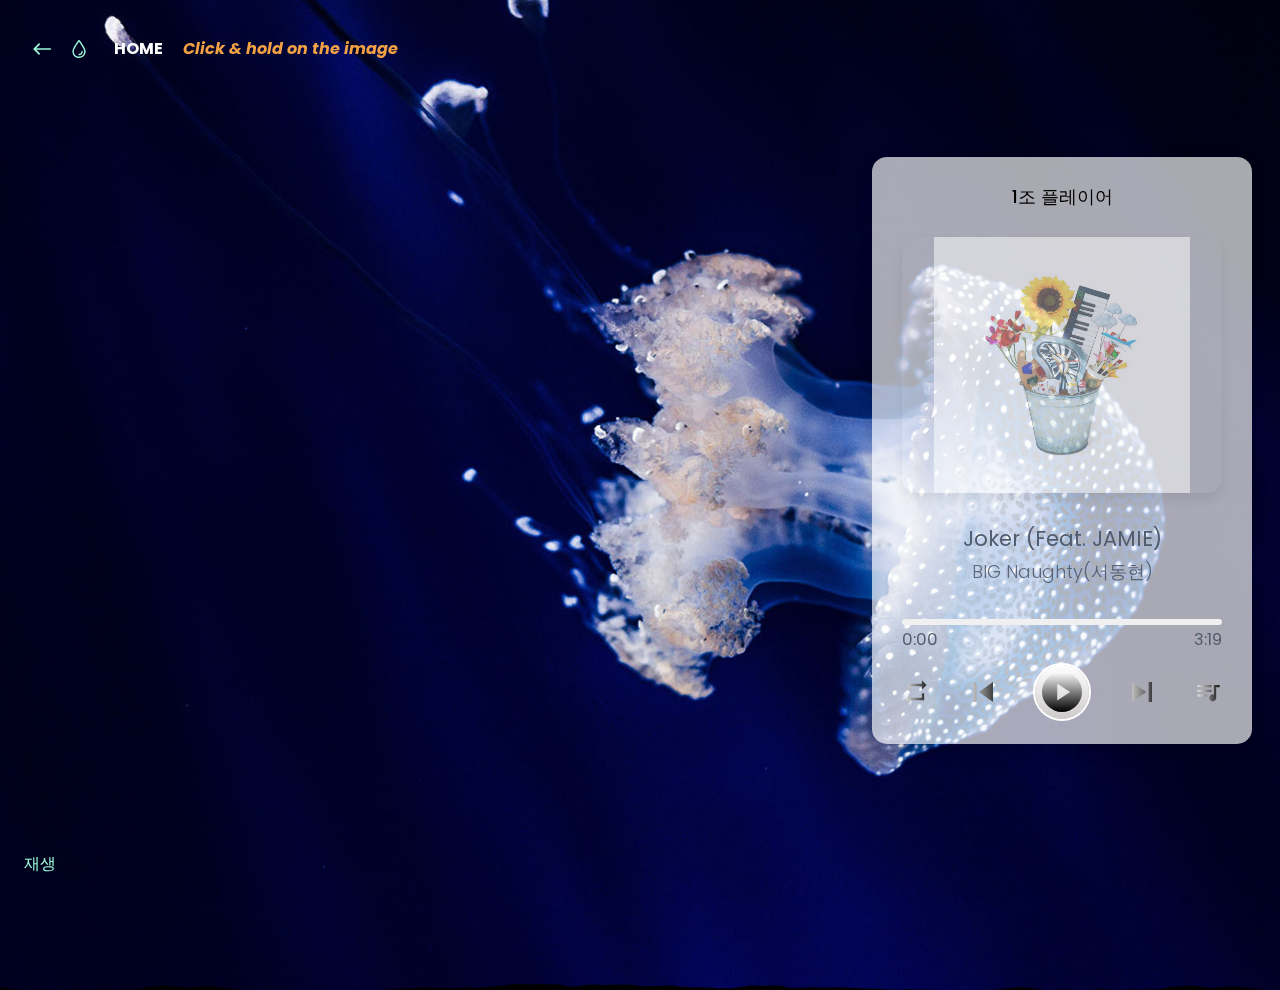
==== commit 4fa94d85: "test2" ====
--- a/test/src/main/webapp/audioTest.html
+++ b/test/src/main/webapp/audioTest.html
@@ -104,9 +104,9 @@
 					<div class="wrap__music">
 						<div class="music__inner">
 							<div class="music__top">
-								<i class="material-icons">expand_more</i>
-								<h3>Now Playing</h3>
-								<i class="material-icons">more_horiz</i>
+                                <i class="material-icons">expand_more</i>
+								<h3>1조 플레이어</h3>
+                                <i class="material-icons">more_horiz</i>
 							</div>
 							<!-- // music__top -->
 							<div class="music__img">
--- a/test/src/main/webapp/css/demo.css
+++ b/test/src/main/webapp/css/demo.css
@@ -179,7 +179,7 @@
 	padding: 1.5em;
 	pointer-events: none;
 	grid-template-columns: 50% 50%;
-	grid-template-rows: auto auto 4em;
+	grid-template-rows: auto auto auto;
 	grid-template-areas: 'header ...'
 	'... ...'
 	'github demos';
--- a/test/src/main/webapp/css/player.css
+++ b/test/src/main/webapp/css/player.css
@@ -5,8 +5,8 @@
             font-family: 'Poppins';
         }
         :root {
-            --pink : #ff74a4;
-            --violet : #9f6ea3;
+            --pink : #ffffff;
+            --violet : #000000;
             --white : #fff;
             --lightshadow : rgba(0,0,0,0.15);
             --lightblack : #515c6f;
@@ -15,7 +15,7 @@
         }
         body {
             height: 100vh;
-            background: linear-gradient(var(--pink) 0%, var(--violet) 100%);
+            background: linear-gradient(var(--pink) 0%, var(--violet) 0%);
         }
         .wrap__music {
             display: flex;
@@ -30,7 +30,7 @@
             overflow: hidden;
             position: relative;
             border-radius: 15px;
-            background: var(--white);
+            background: #ffffffa9;
             box-shadow: 0 6px 15px var(--lightshadow);
         }
         .music__top {
@@ -41,10 +41,12 @@
         .music__top i {
             font-size: 30px;
             color: var(--lightblack);
+            align-items: center;
+            opacity: 0;
         }
         .music__top h3 {
             font-size: 18px;
-            color: var(--lightblack);
+            color: #000000;
             font-weight: 500;
         }
         .music__img {
@@ -54,6 +56,7 @@
             border-radius: 15px;
             margin-top: 25px;
             box-shadow: 0 6px 12px var(--lightshadow);
+            opacity: 0.5;
         }
         .music__img img {
             width: 100%;
@@ -142,13 +145,13 @@
         }
         .music__list {
             position: absolute;
-            background: var(--white);
+            background: #ffffffd5;
             width: 100%;
             left: 0; bottom: -400px;
             z-index: 10;
             border-radius: 15px;
             padding: 15px 30px;
-            box-shadow: 0 -3px 10px rgba(0,0,0,0.1);
+            box-shadow: 0 -3px 10px rgba(255, 255, 255, 0.842);
             transition: all 0.15s ease-out;
             opacity: 0;
             pointer-events: none;
@@ -188,7 +191,7 @@
             margin-bottom: 5px;
         }
         .music__list .list > ul > li.playing {
-            color: var(--pinkshadow);
+            color: #ff7b00;
         }
         .music__list .list > ul > li > div em {
             font-style: normal;
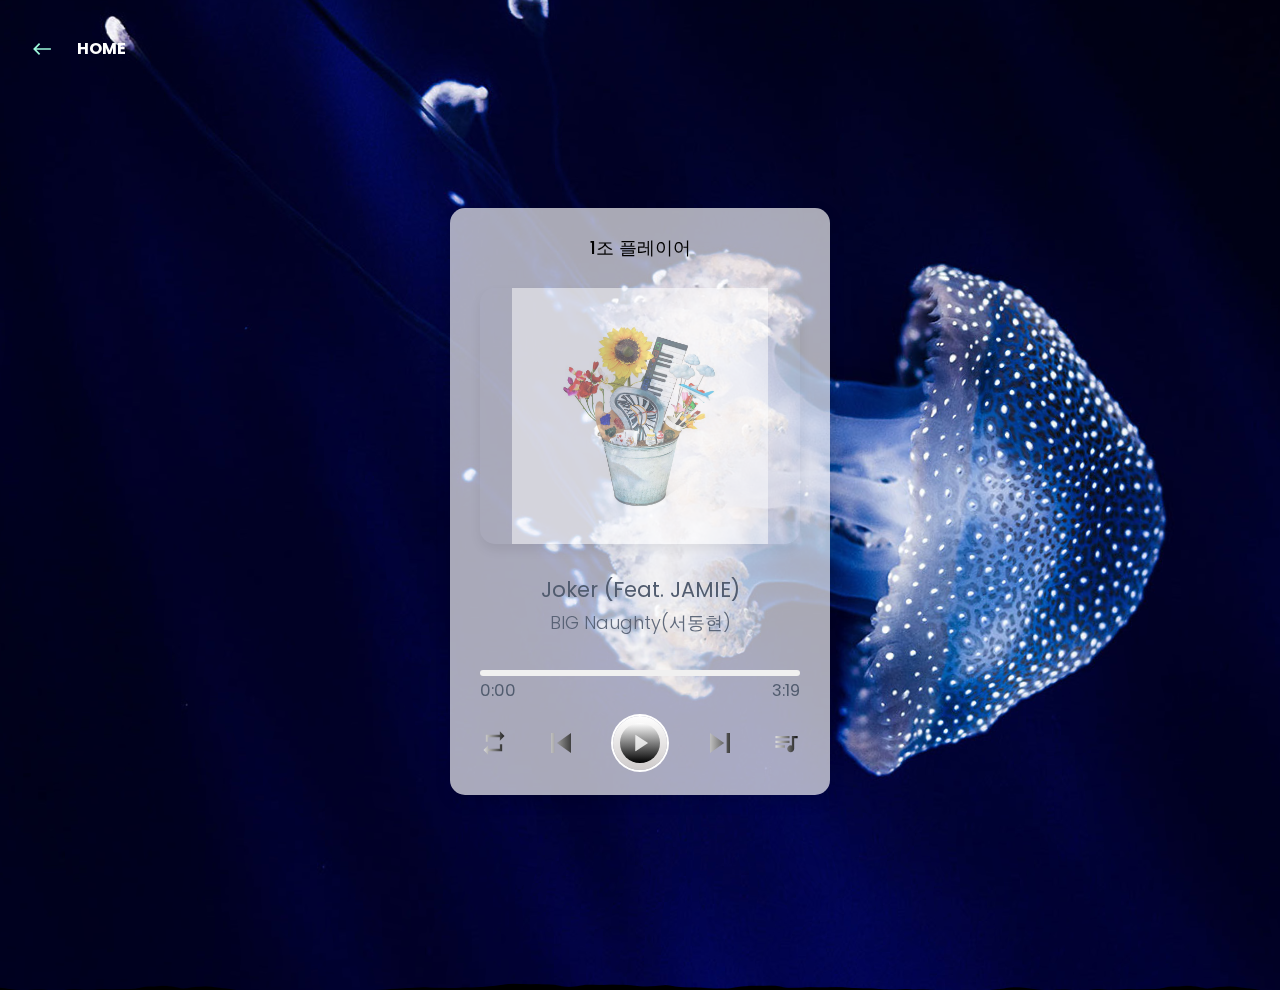
==== commit 31595a07: "오디오 수정본" ====
--- a/test/src/main/webapp/audioTest.html
+++ b/test/src/main/webapp/audioTest.html
@@ -36,8 +36,8 @@
 <link href="https://fonts.googleapis.com/css2?family=Material+Icons"
 	rel="stylesheet">
 <link rel="stylesheet" type="text/css" href="css/player.css" />
-
 </head>
+
 <body class="demo-2 loading">
 	<svg class="hidden">
 			<symbol id="icon-arrow" viewBox="0 0 24 24">
@@ -67,23 +67,13 @@
 		<div class="content content--fixed">
 			<header class="codrops-header">
 				<div class="codrops-links">
-					<a class="codrops-icon codrops-icon--prev" href="index.html"
+					<a class="codrops-icon codrops-icon--prev" href="generic1.html"
 						title="Back to the Home"><svg class="icon icon--arrow">
-							<use xlink:href="#icon-arrow"></use></svg></a> <a
-						class="codrops-icon codrops-icon--drop"><svg
-							class="icon icon--drop">
-							<use xlink:href="#icon-drop"></use></svg></a>
+							<use xlink:href="#icon-arrow"></use></svg></a> 
 				</div>
 				<h1 class="codrops-header__title">HOME</h1>
-				<p class="info">Click &amp; hold on the image</p>
+				
 			</header>
-			<div class="github">
-				<a onclick="start()" type="button">재생</a>
-			</div>
-
-			<audio id="myAudio" autoplay>
-				<source id="audioSrc" src="sounds/1.mp3" type="audio/mpeg" />
-			</audio>
 
 		</div>
 		<div class="content">
@@ -98,7 +88,7 @@
 					<img src="images/3.jpg" class="slide-item__image" />
 				</div>
 			</div>
-			<div class="scene-nav">
+			<div class="scene-nav" style="display: flex; justify-content: center;">
 
 				<div>
 					<div class="wrap__music">
--- a/test/src/main/webapp/css/demo.css
+++ b/test/src/main/webapp/css/demo.css
@@ -178,6 +178,7 @@
 	height: 100vh;
 	padding: 1.5em;
 	pointer-events: none;
+	justify-items: center;
 	grid-template-columns: 50% 50%;
 	grid-template-rows: auto auto auto;
 	grid-template-areas: 'header ...'
@@ -187,6 +188,7 @@
 
 .content--fixed a {
 	pointer-events: auto;
+	
 }
 
 /* Header */
--- a/test/src/main/webapp/css/component.css
+++ b/test/src/main/webapp/css/component.css
@@ -5,17 +5,18 @@
 	top: 0;
 }
 
+
 .scene-nav {
 	font-size: 1.15em;
-	position: fixed;
-	top: 50%;
-	transform: translateY(-50%);
-	z-index: 10;
-	background: none;
-	border: 0;
-	right: 0;
-	padding: 1.5em;
-	color: var(--color-nav);
+    position: fixed;
+    top: 20%;
+    left: 0%;
+    z-index: 10;
+    background: none;
+    border: 0;
+    right: 0;
+    padding: 1.5em;
+    color: var(--color-nav);
 }
 
 .scene-nav:focus {
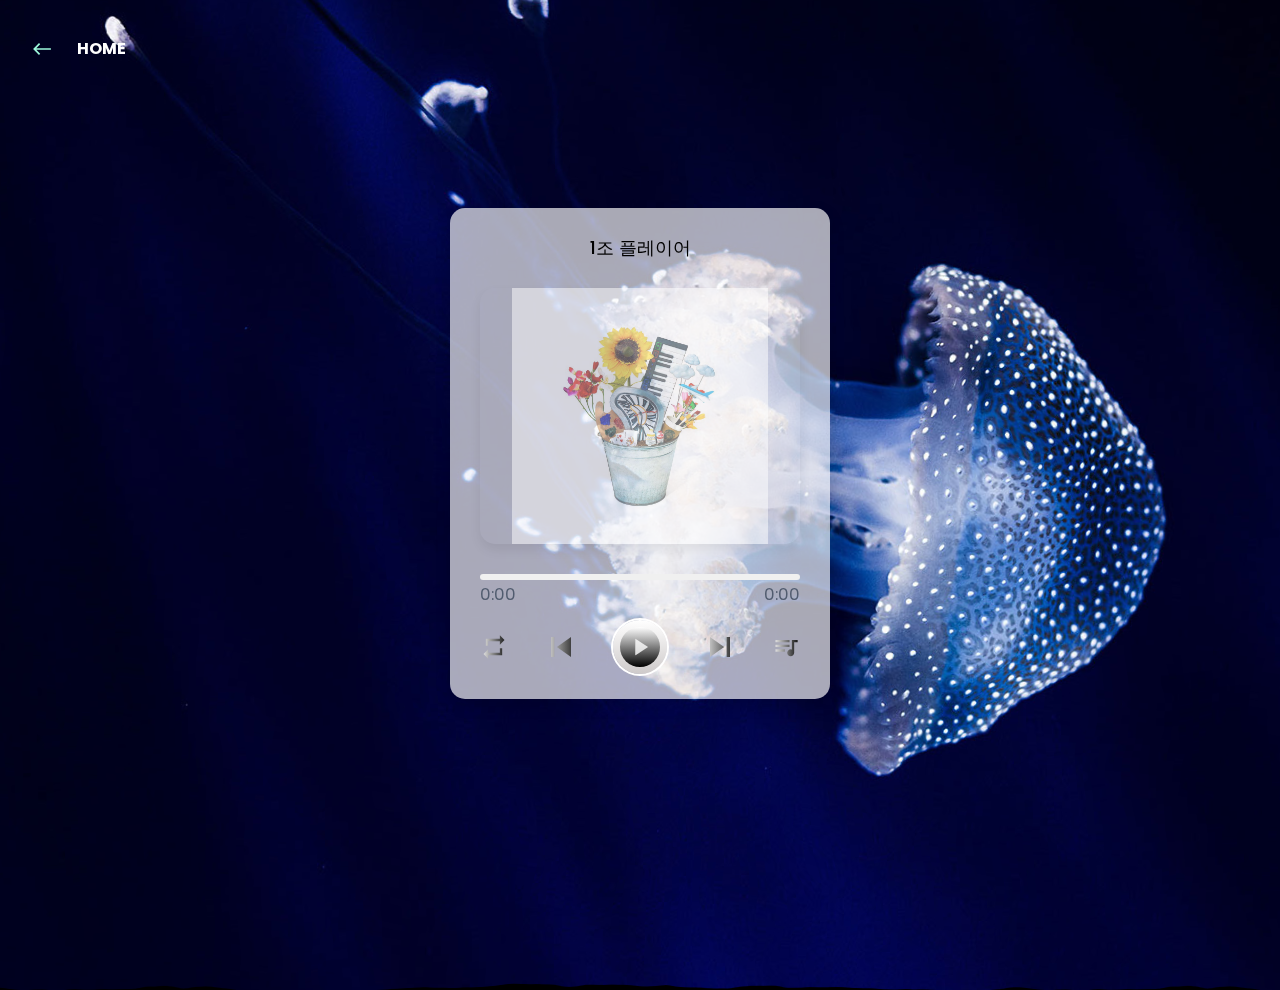
==== commit 65fd1806: "조금 파일 정리" ====
--- a/test/src/main/webapp/audioTest.html
+++ b/test/src/main/webapp/audioTest.html
@@ -3,7 +3,7 @@
 <head>
 <meta charset="UTF-8" />
 <meta name="viewport" content="width=device-width, initial-scale=1">
-<title>1조 오디오 페이지</title>
+<title>1조량 죽여조</title>
 <meta name="description"
 	content="Some liquid distortion effects applied to an image slideshow using canvas, PixiJS and Greensock" />
 <meta name="keywords"
@@ -36,8 +36,8 @@
 <link href="https://fonts.googleapis.com/css2?family=Material+Icons"
 	rel="stylesheet">
 <link rel="stylesheet" type="text/css" href="css/player.css" />
+
 </head>
-
 <body class="demo-2 loading">
 	<svg class="hidden">
 			<symbol id="icon-arrow" viewBox="0 0 24 24">
@@ -72,7 +72,6 @@
 							<use xlink:href="#icon-arrow"></use></svg></a> 
 				</div>
 				<h1 class="codrops-header__title">HOME</h1>
-				
 			</header>
 
 		</div>
@@ -88,7 +87,7 @@
 					<img src="images/3.jpg" class="slide-item__image" />
 				</div>
 			</div>
-			<div class="scene-nav" style="display: flex; justify-content: center;">
+			<div class="scene-nav">
 
 				<div>
 					<div class="wrap__music">
@@ -156,16 +155,9 @@
 	
 	<script>
     let allMusic = [
-    	{name : "Joker (Feat. JAMIE)", artist : "BIG Naughty(서동현)", img : "music-1", audio : "music-1"},
-        {name : "내 기쁨은 너가 벤틀리를 끄는 거야", artist : "김승민", img : "music-2", audio : "music-2"},
-        {name : "Misfits (Feat. MELOH, Kid Wine)", artist : "Skinny Brown", img : "music-3", audio : "music-3"},
-        {name : "검정색하트 (Feat. Leellamarz, BE'O)", artist : "TOIL", img : "music-4", audio : "music-4"},
-        {name : "우리서로사랑하지는말자", artist : "기리보이", img : "music-5", audio : "music-5"},
-        {name : "BROKEN FERRARI", artist : "호미들", img : "music-6", audio : "music-6"},
-        {name : "만남은 쉽고 이별은 어려워 (Feat. Leellamarz) (Prod. TOIL)", artist : "베이식 (Basick)", img : "music-7", audio : "music-7" },
-        {name : "거짓말 (Feat. BIG Naughty)", artist : "김승민", img : "music-8", audio : "music-8"},
-        {name : "이혼서류", artist : "기리보이", img : "music-9", audio : "music-9" },
-        {name : "봄 (Feat. ASH ISLAND, Skinny Brown)", artist : "TOIL", img : "music-10", audio : "music-10" }]
+    	{name : "libeccio", artist : "christo4us", img : "music-3", audio : "1"},
+        {name : "october", artist : "Omar_Alex", img : "music-3", audio : "2"},
+        {name : "Silence", artist : "LWSLH", img : "music-3", audio : "3"}]
     </script>
     <script>
         const musicWrap = document.querySelector(".wrap__music");
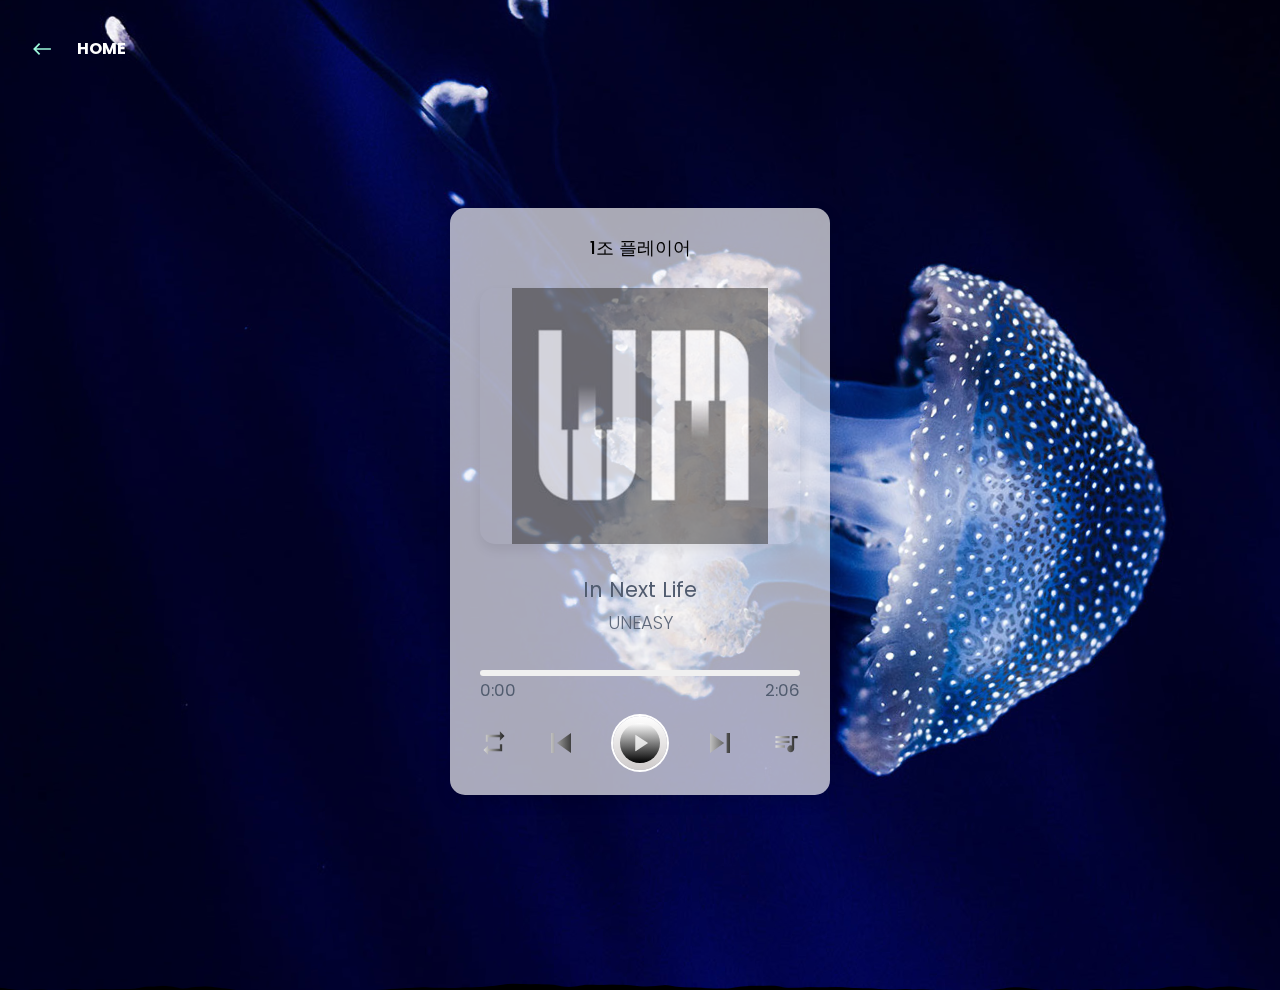
==== commit a3b60b79: "음악 수정" ====
--- a/test/src/main/webapp/audioTest.html
+++ b/test/src/main/webapp/audioTest.html
@@ -3,7 +3,7 @@
 <head>
 <meta charset="UTF-8" />
 <meta name="viewport" content="width=device-width, initial-scale=1">
-<title>1조량 죽여조</title>
+<title>1조 오디오 페이지</title>
 <meta name="description"
 	content="Some liquid distortion effects applied to an image slideshow using canvas, PixiJS and Greensock" />
 <meta name="keywords"
@@ -36,8 +36,8 @@
 <link href="https://fonts.googleapis.com/css2?family=Material+Icons"
 	rel="stylesheet">
 <link rel="stylesheet" type="text/css" href="css/player.css" />
-
 </head>
+
 <body class="demo-2 loading">
 	<svg class="hidden">
 			<symbol id="icon-arrow" viewBox="0 0 24 24">
@@ -72,6 +72,7 @@
 							<use xlink:href="#icon-arrow"></use></svg></a> 
 				</div>
 				<h1 class="codrops-header__title">HOME</h1>
+				
 			</header>
 
 		</div>
@@ -87,7 +88,7 @@
 					<img src="images/3.jpg" class="slide-item__image" />
 				</div>
 			</div>
-			<div class="scene-nav">
+			<div class="scene-nav" style="display: flex; justify-content: center;">
 
 				<div>
 					<div class="wrap__music">
@@ -155,9 +156,9 @@
 	
 	<script>
     let allMusic = [
-    	{name : "libeccio", artist : "christo4us", img : "music-3", audio : "1"},
-        {name : "october", artist : "Omar_Alex", img : "music-3", audio : "2"},
-        {name : "Silence", artist : "LWSLH", img : "music-3", audio : "3"}]
+    	{name : "In Next Life", artist : "UNEASY", img : "music-1", audio : "music-1"},
+        {name : "october", artist : "OMAR ALEX", img : "music-2", audio : "music-2"},
+        {name : "libeccio", artist : "CHRISTO4US", img : "music-3", audio : "music-3"}]
     </script>
     <script>
         const musicWrap = document.querySelector(".wrap__music");
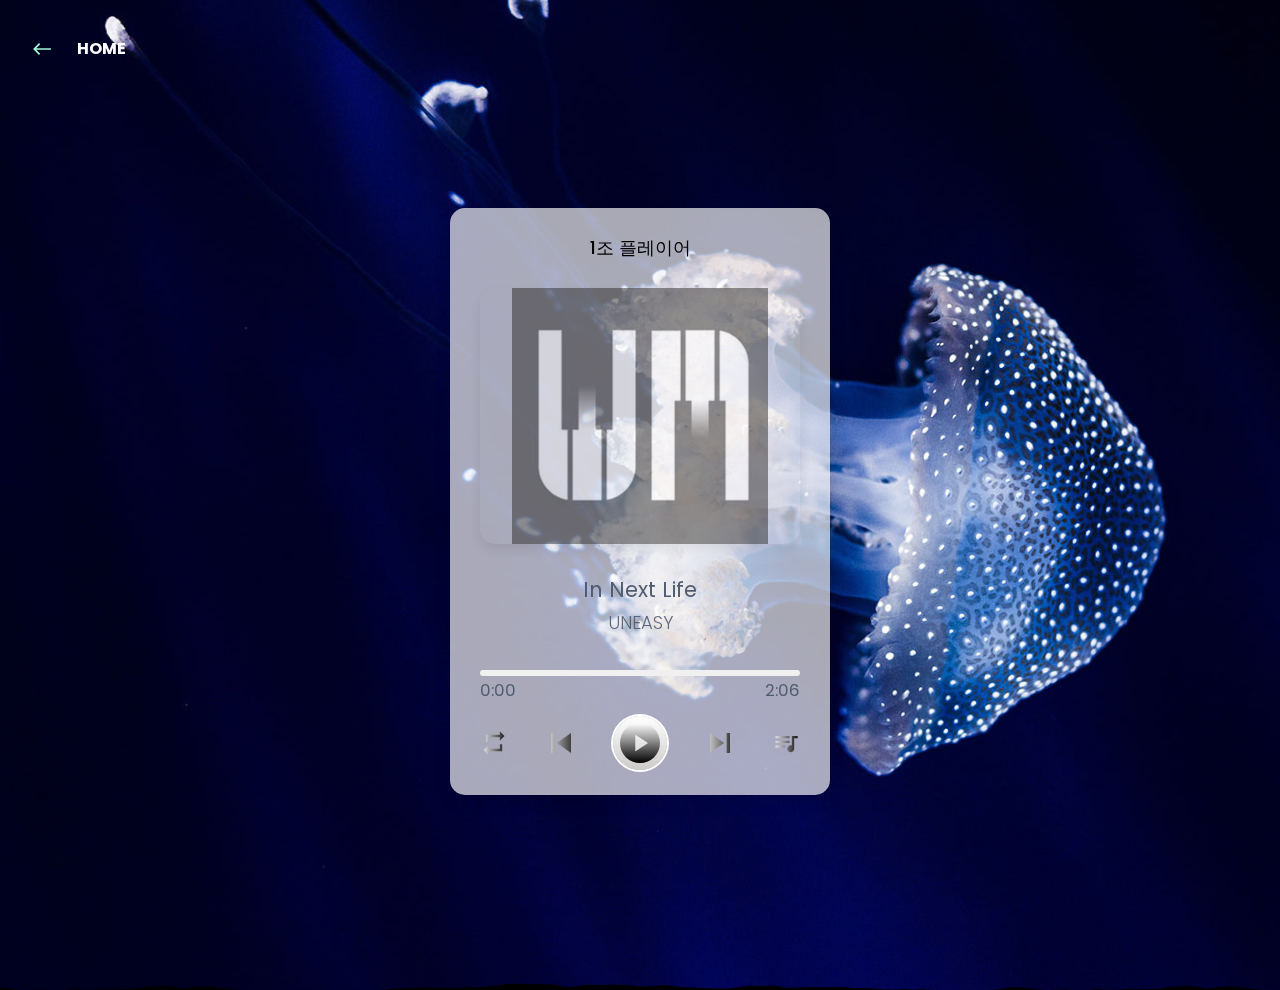
==== commit 1ad6eb33: "거의 최종 ㅋㅋ" ====
--- a/test/src/main/webapp/audioTest.html
+++ b/test/src/main/webapp/audioTest.html
@@ -3,7 +3,7 @@
 <head>
 <meta charset="UTF-8" />
 <meta name="viewport" content="width=device-width, initial-scale=1">
-<title>1조 오디오 페이지</title>
+<title>🌤일조량 최고조</title>
 <meta name="description"
 	content="Some liquid distortion effects applied to an image slideshow using canvas, PixiJS and Greensock" />
 <meta name="keywords"
